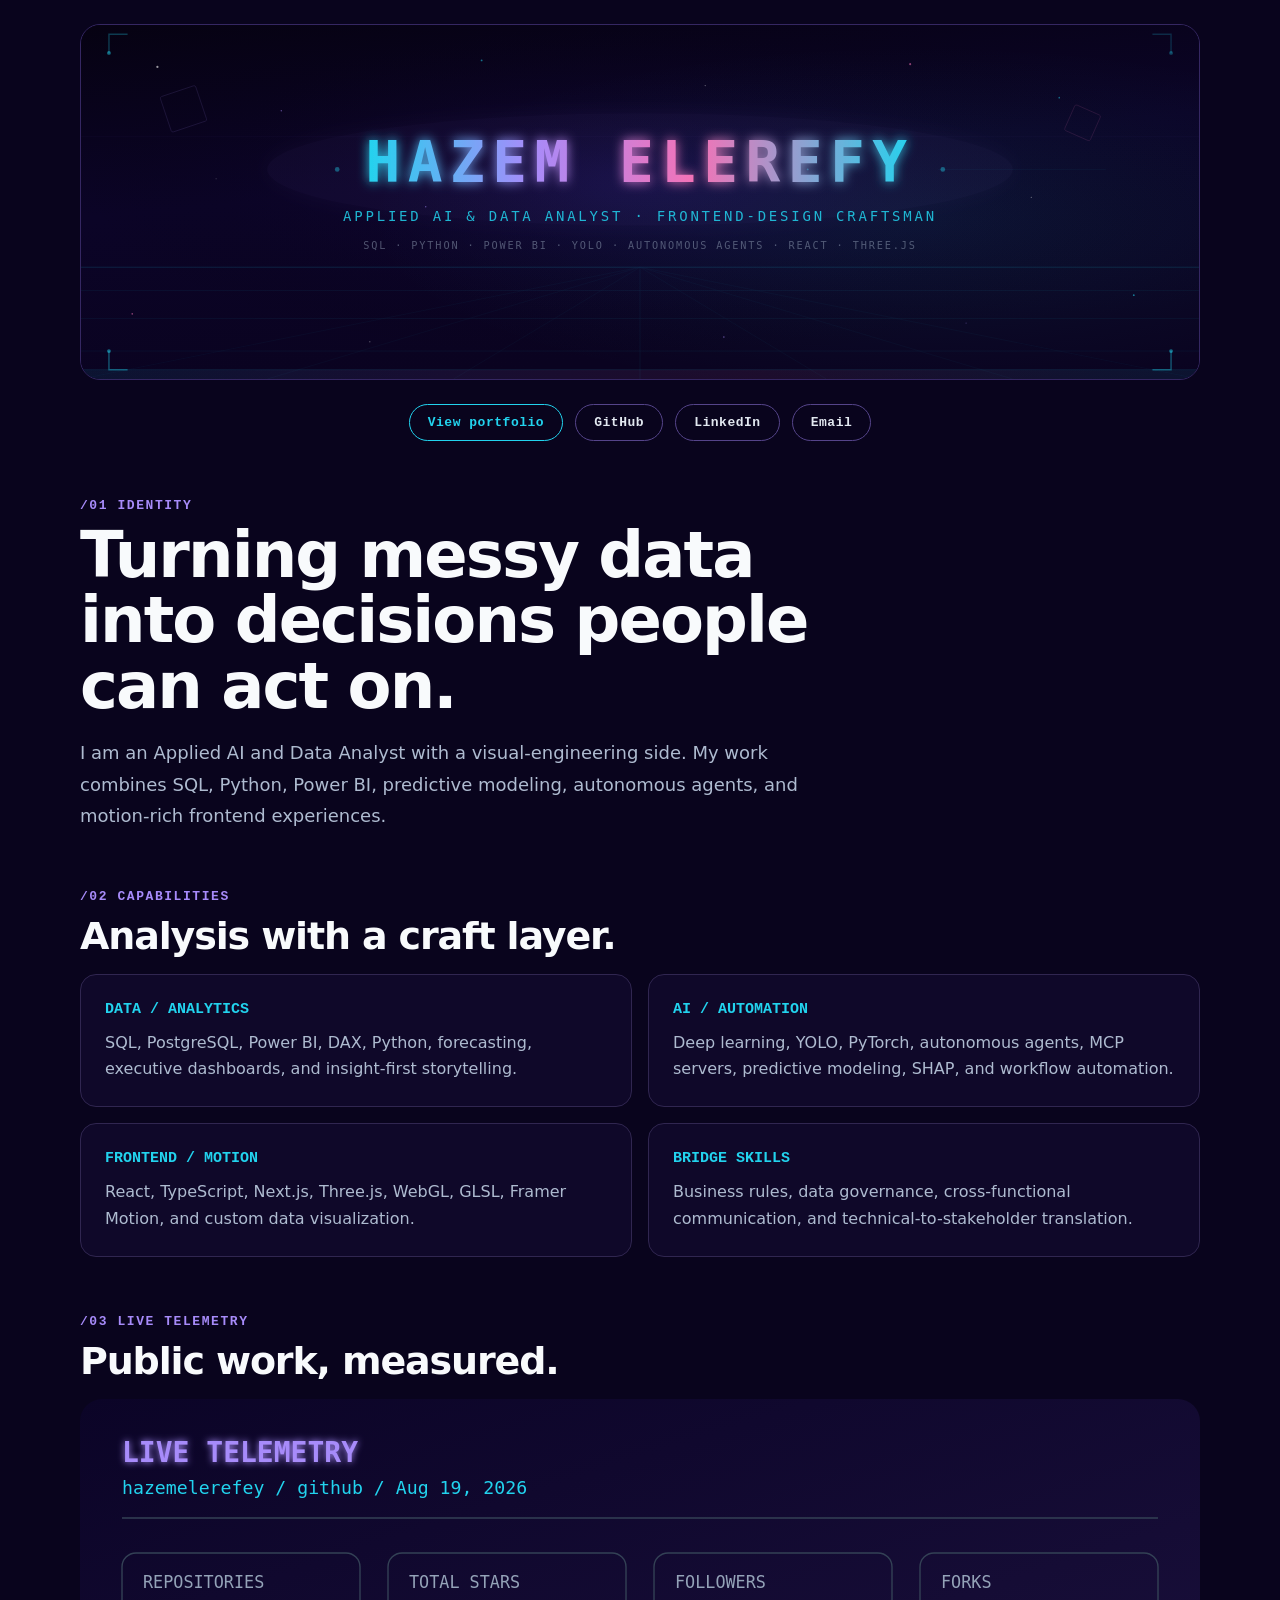
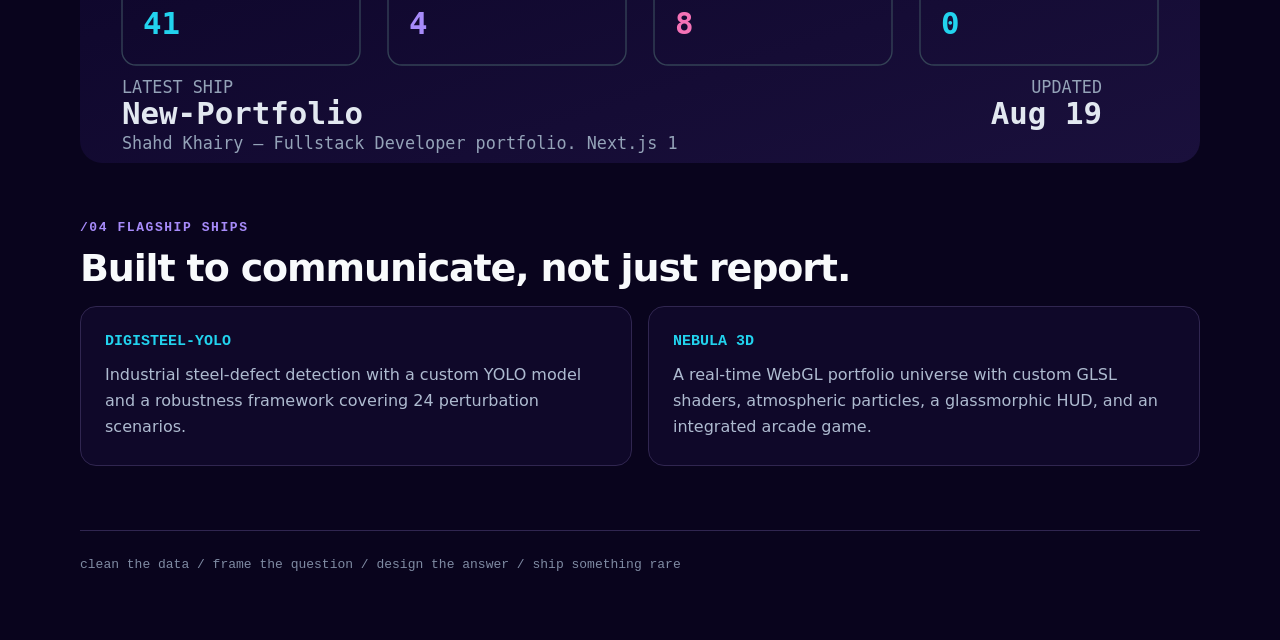
==== index.html @ fcec7651 "chore: add Alloy development environment" ====
<!doctype html>
<html lang="en">
  <head>
    <meta charset="UTF-8" />
    <meta name="viewport" content="width=device-width, initial-scale=1" />
    <meta name="description" content="Hazem Elerefy, Applied AI and Data Analyst." />
    <title>Hazem Elerefy | Applied AI & Data</title>
    <style>
      :root {
        color-scheme: dark;
        font-family: Inter, ui-sans-serif, system-ui, -apple-system, BlinkMacSystemFont, "Segoe UI", sans-serif;
        background: #09041d;
        color: #e2e8f0;
      }

      * { box-sizing: border-box; }
      body { margin: 0; background: #09041d; }
      a { color: inherit; }
      img { display: block; max-width: 100%; }
      main { width: min(1120px, calc(100% - 32px)); margin: 0 auto; padding: 24px 0 64px; }
      .hero { overflow: hidden; border: 1px solid #352762; border-radius: 20px; background: #0b0427; }
      .actions { display: flex; flex-wrap: wrap; gap: 12px; justify-content: center; margin: 24px 0 56px; }
      .button { padding: 11px 18px; border: 1px solid #55448a; border-radius: 999px; color: #e2e8f0; font: 700 13px/1 ui-monospace, SFMono-Regular, Menlo, monospace; text-decoration: none; letter-spacing: .04em; }
      .button.primary { border-color: #22d3ee; color: #22d3ee; }
      section { margin-top: 56px; }
      .eyebrow { color: #a78bfa; font: 700 13px/1.4 ui-monospace, SFMono-Regular, Menlo, monospace; letter-spacing: .12em; }
      h1, h2 { margin: 8px 0 16px; color: #f8fafc; letter-spacing: -.03em; }
      h1 { max-width: 820px; font-size: clamp(32px, 5vw, 64px); line-height: 1.02; }
      h2 { font-size: clamp(26px, 3vw, 38px); }
      .lead { max-width: 760px; color: #aebbd0; font-size: 18px; line-height: 1.75; }
      .grid { display: grid; grid-template-columns: repeat(2, minmax(0, 1fr)); gap: 16px; }
      .card { padding: 24px; border: 1px solid #302650; border-radius: 16px; background: #0f0829; }
      .card h3 { margin: 0 0 10px; color: #22d3ee; font: 700 15px/1.4 ui-monospace, SFMono-Regular, Menlo, monospace; }
      .card p { margin: 0; color: #aebbd0; line-height: 1.65; }
      .telemetry { width: 100%; margin-top: 16px; border-radius: 16px; }
      footer { margin-top: 64px; padding-top: 24px; border-top: 1px solid #302650; color: #7f8ba3; font: 13px/1.6 ui-monospace, SFMono-Regular, Menlo, monospace; }

      @media (max-width: 680px) {
        main { width: min(100% - 20px, 1120px); padding-top: 10px; }
        .hero { border-radius: 12px; }
        .grid { grid-template-columns: 1fr; }
        section { margin-top: 40px; }
      }
    </style>
  </head>
  <body>
    <main>
      <header class="hero">
        <img src="assets/hero-dark.svg" alt="Hazem Elerefy, Applied AI and Data Analyst" />
      </header>

      <nav class="actions" aria-label="Profile links">
        <a class="button primary" href="https://hazemelerefy.vercel.app/">View portfolio</a>
        <a class="button" href="https://github.com/hazemelerefy-sudo">GitHub</a>
        <a class="button" href="https://linkedin.com/in/hazemelerefy">LinkedIn</a>
        <a class="button" href="mailto:hazemelerefy@gmail.com">Email</a>
      </nav>

      <section>
        <div class="eyebrow">/01 IDENTITY</div>
        <h1>Turning messy data into decisions people can act on.</h1>
        <p class="lead">I am an Applied AI and Data Analyst with a visual-engineering side. My work combines SQL, Python, Power BI, predictive modeling, autonomous agents, and motion-rich frontend experiences.</p>
      </section>

      <section>
        <div class="eyebrow">/02 CAPABILITIES</div>
        <h2>Analysis with a craft layer.</h2>
        <div class="grid">
          <article class="card">
            <h3>DATA / ANALYTICS</h3>
            <p>SQL, PostgreSQL, Power BI, DAX, Python, forecasting, executive dashboards, and insight-first storytelling.</p>
          </article>
          <article class="card">
            <h3>AI / AUTOMATION</h3>
            <p>Deep learning, YOLO, PyTorch, autonomous agents, MCP servers, predictive modeling, SHAP, and workflow automation.</p>
          </article>
          <article class="card">
            <h3>FRONTEND / MOTION</h3>
            <p>React, TypeScript, Next.js, Three.js, WebGL, GLSL, Framer Motion, and custom data visualization.</p>
          </article>
          <article class="card">
            <h3>BRIDGE SKILLS</h3>
            <p>Business rules, data governance, cross-functional communication, and technical-to-stakeholder translation.</p>
          </article>
        </div>
      </section>

      <section>
        <div class="eyebrow">/03 LIVE TELEMETRY</div>
        <h2>Public work, measured.</h2>
        <img class="telemetry" src="assets/dashboard-live.svg" alt="Live GitHub telemetry for Hazem Elerefy" />
      </section>

      <section>
        <div class="eyebrow">/04 FLAGSHIP SHIPS</div>
        <h2>Built to communicate, not just report.</h2>
        <div class="grid">
          <article class="card">
            <h3>DIGISTEEL-YOLO</h3>
            <p>Industrial steel-defect detection with a custom YOLO model and a robustness framework covering 24 perturbation scenarios.</p>
          </article>
          <article class="card">
            <h3>NEBULA 3D</h3>
            <p>A real-time WebGL portfolio universe with custom GLSL shaders, atmospheric particles, a glassmorphic HUD, and an integrated arcade game.</p>
          </article>
        </div>
      </section>

      <footer>clean the data / frame the question / design the answer / ship something rare</footer>
    </main>
  </body>
</html>
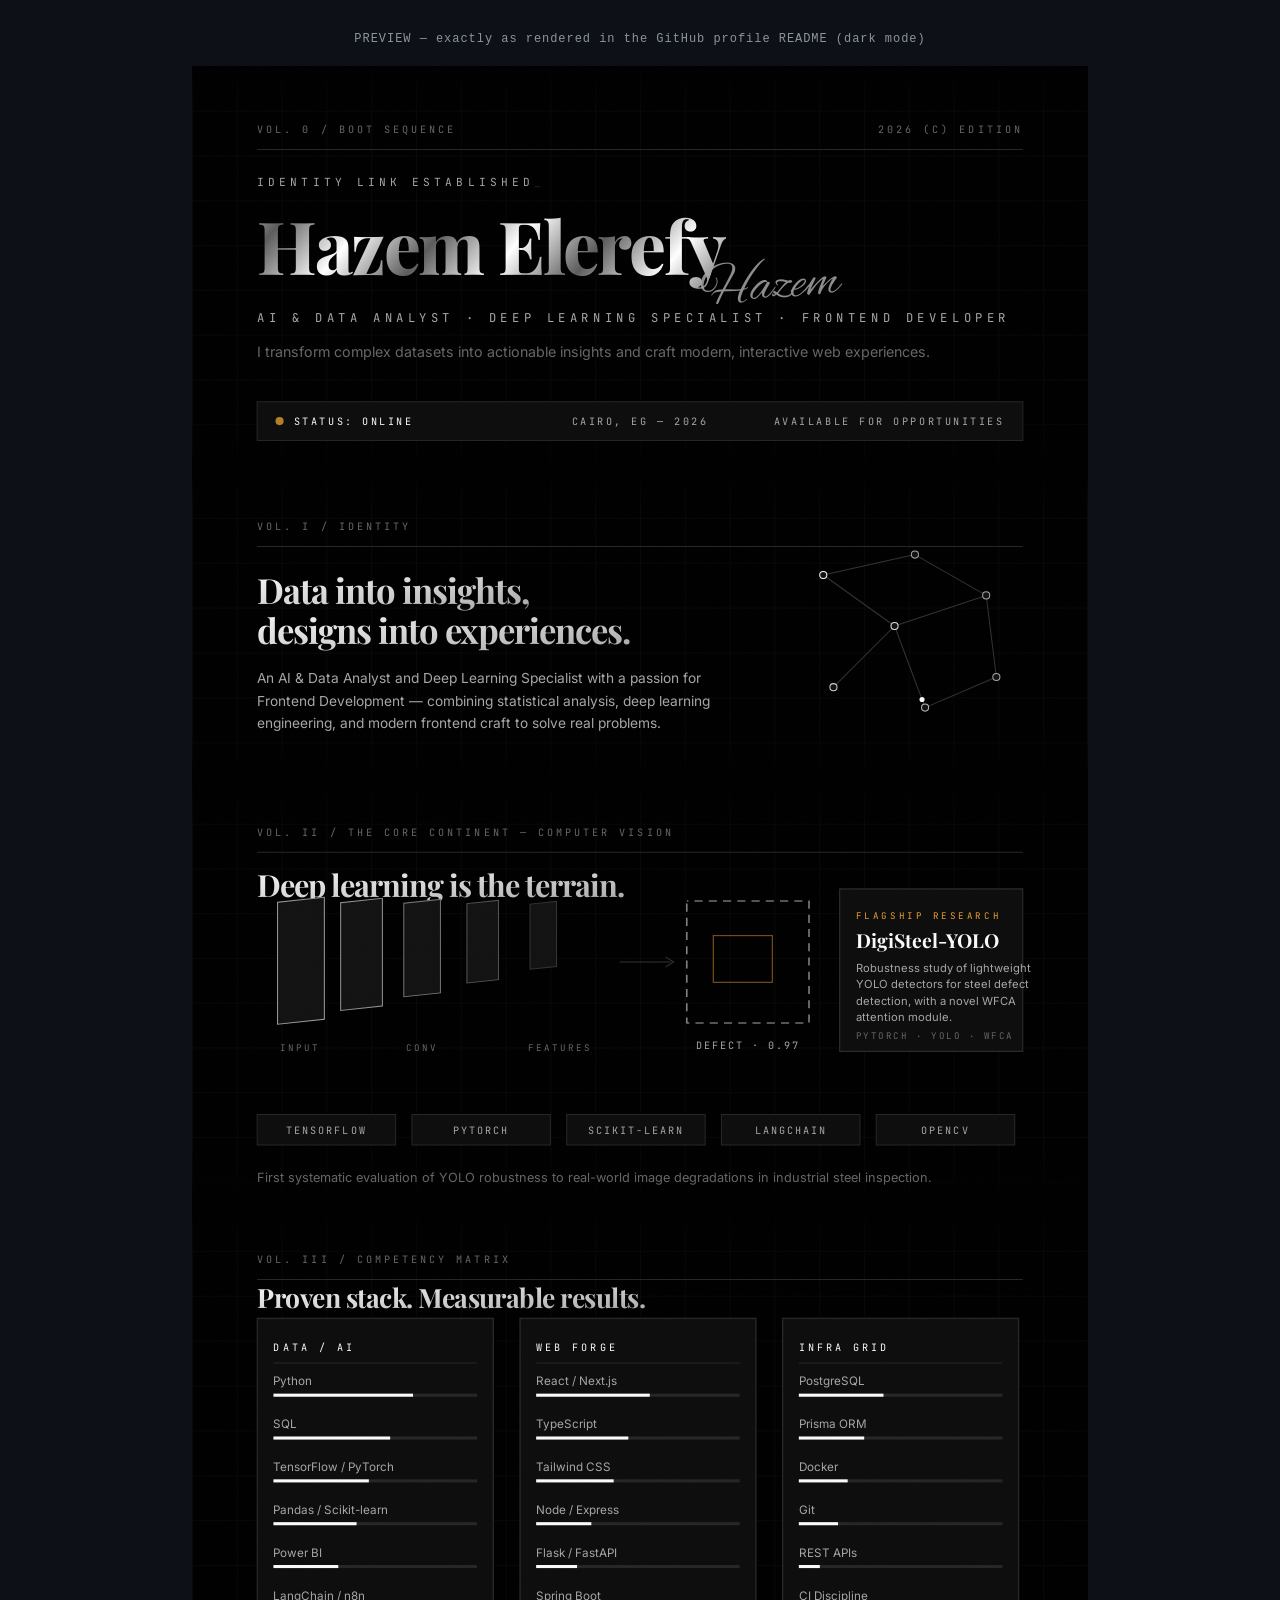
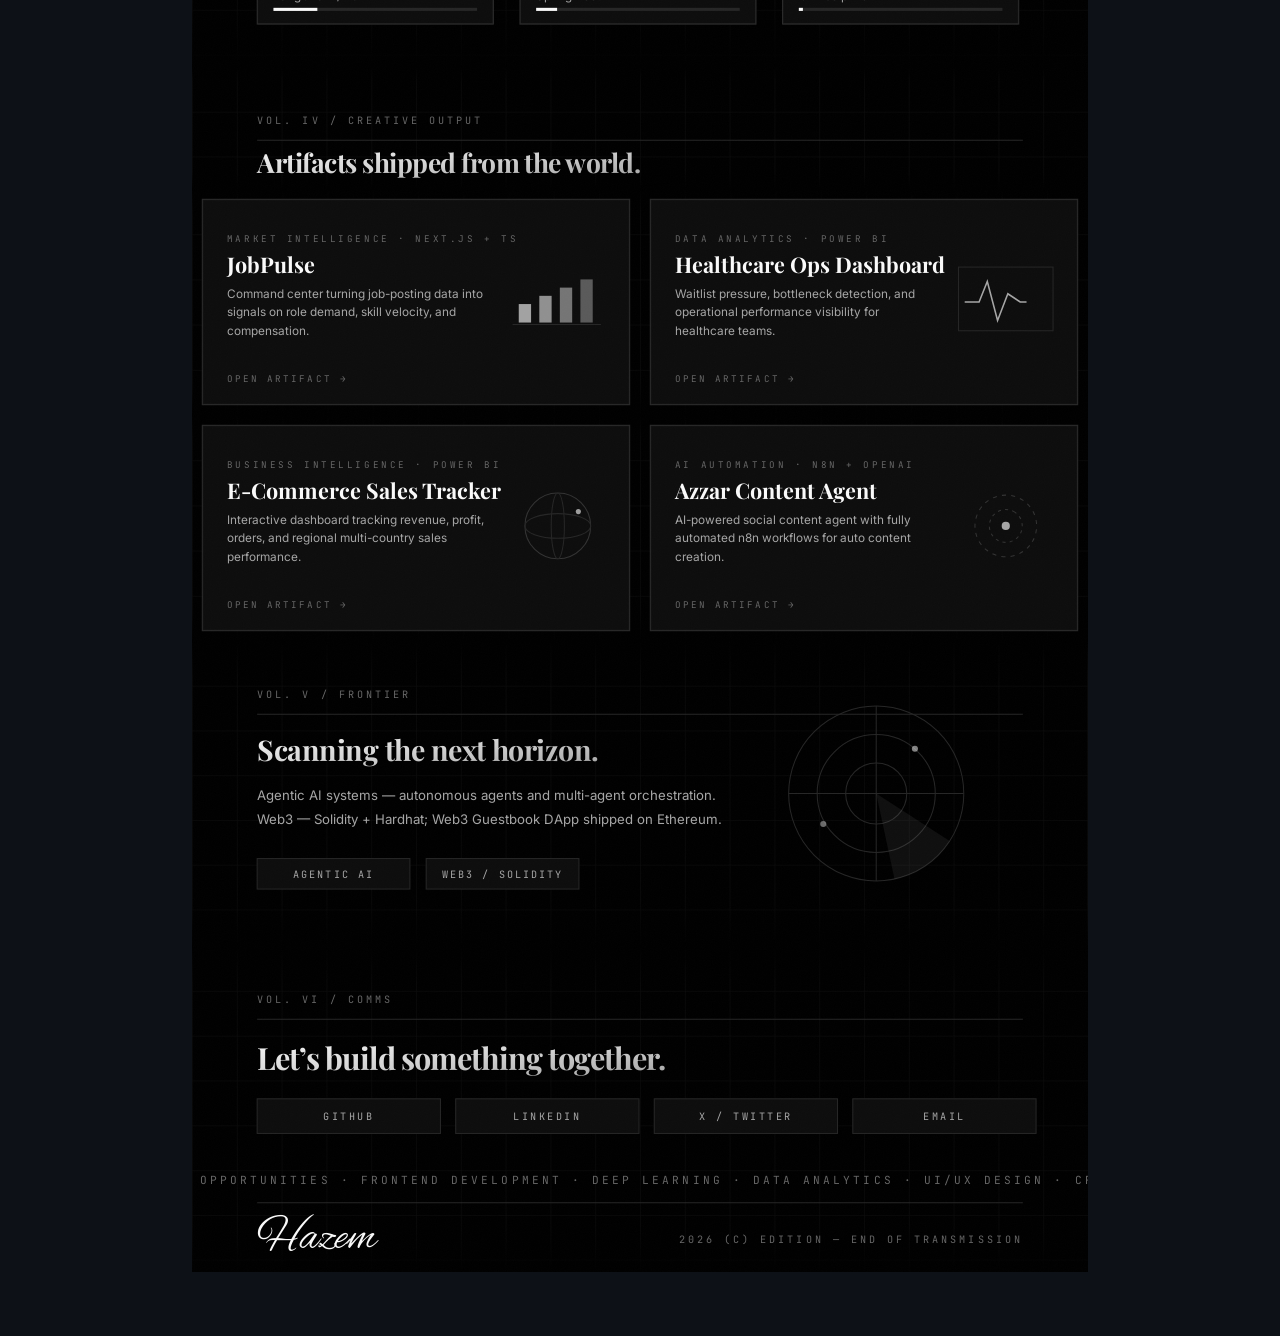
==== commit 06d1c506: "Replace setup preview with current workspace repo Co-authored-by: Hazem Elerefy <hazemelerefy@gmail." ====
--- a/index.html
+++ b/index.html
@@ -1,112 +1,36 @@
 <!doctype html>
 <html lang="en">
-  <head>
-    <meta charset="UTF-8" />
-    <meta name="viewport" content="width=device-width, initial-scale=1" />
-    <meta name="description" content="Hazem Elerefy, Applied AI and Data Analyst." />
-    <title>Hazem Elerefy | Applied AI & Data</title>
-    <style>
-      :root {
-        color-scheme: dark;
-        font-family: Inter, ui-sans-serif, system-ui, -apple-system, BlinkMacSystemFont, "Segoe UI", sans-serif;
-        background: #09041d;
-        color: #e2e8f0;
-      }
-
-      * { box-sizing: border-box; }
-      body { margin: 0; background: #09041d; }
-      a { color: inherit; }
-      img { display: block; max-width: 100%; }
-      main { width: min(1120px, calc(100% - 32px)); margin: 0 auto; padding: 24px 0 64px; }
-      .hero { overflow: hidden; border: 1px solid #352762; border-radius: 20px; background: #0b0427; }
-      .actions { display: flex; flex-wrap: wrap; gap: 12px; justify-content: center; margin: 24px 0 56px; }
-      .button { padding: 11px 18px; border: 1px solid #55448a; border-radius: 999px; color: #e2e8f0; font: 700 13px/1 ui-monospace, SFMono-Regular, Menlo, monospace; text-decoration: none; letter-spacing: .04em; }
-      .button.primary { border-color: #22d3ee; color: #22d3ee; }
-      section { margin-top: 56px; }
-      .eyebrow { color: #a78bfa; font: 700 13px/1.4 ui-monospace, SFMono-Regular, Menlo, monospace; letter-spacing: .12em; }
-      h1, h2 { margin: 8px 0 16px; color: #f8fafc; letter-spacing: -.03em; }
-      h1 { max-width: 820px; font-size: clamp(32px, 5vw, 64px); line-height: 1.02; }
-      h2 { font-size: clamp(26px, 3vw, 38px); }
-      .lead { max-width: 760px; color: #aebbd0; font-size: 18px; line-height: 1.75; }
-      .grid { display: grid; grid-template-columns: repeat(2, minmax(0, 1fr)); gap: 16px; }
-      .card { padding: 24px; border: 1px solid #302650; border-radius: 16px; background: #0f0829; }
-      .card h3 { margin: 0 0 10px; color: #22d3ee; font: 700 15px/1.4 ui-monospace, SFMono-Regular, Menlo, monospace; }
-      .card p { margin: 0; color: #aebbd0; line-height: 1.65; }
-      .telemetry { width: 100%; margin-top: 16px; border-radius: 16px; }
-      footer { margin-top: 64px; padding-top: 24px; border-top: 1px solid #302650; color: #7f8ba3; font: 13px/1.6 ui-monospace, SFMono-Regular, Menlo, monospace; }
-
-      @media (max-width: 680px) {
-        main { width: min(100% - 20px, 1120px); padding-top: 10px; }
-        .hero { border-radius: 12px; }
-        .grid { grid-template-columns: 1fr; }
-        section { margin-top: 40px; }
-      }
-    </style>
-  </head>
-  <body>
-    <main>
-      <header class="hero">
-        <img src="assets/hero-dark.svg" alt="Hazem Elerefy, Applied AI and Data Analyst" />
-      </header>
-
-      <nav class="actions" aria-label="Profile links">
-        <a class="button primary" href="https://hazemelerefy.vercel.app/">View portfolio</a>
-        <a class="button" href="https://github.com/hazemelerefy-sudo">GitHub</a>
-        <a class="button" href="https://linkedin.com/in/hazemelerefy">LinkedIn</a>
-        <a class="button" href="mailto:hazemelerefy@gmail.com">Email</a>
-      </nav>
-
-      <section>
-        <div class="eyebrow">/01 IDENTITY</div>
-        <h1>Turning messy data into decisions people can act on.</h1>
-        <p class="lead">I am an Applied AI and Data Analyst with a visual-engineering side. My work combines SQL, Python, Power BI, predictive modeling, autonomous agents, and motion-rich frontend experiences.</p>
-      </section>
-
-      <section>
-        <div class="eyebrow">/02 CAPABILITIES</div>
-        <h2>Analysis with a craft layer.</h2>
-        <div class="grid">
-          <article class="card">
-            <h3>DATA / ANALYTICS</h3>
-            <p>SQL, PostgreSQL, Power BI, DAX, Python, forecasting, executive dashboards, and insight-first storytelling.</p>
-          </article>
-          <article class="card">
-            <h3>AI / AUTOMATION</h3>
-            <p>Deep learning, YOLO, PyTorch, autonomous agents, MCP servers, predictive modeling, SHAP, and workflow automation.</p>
-          </article>
-          <article class="card">
-            <h3>FRONTEND / MOTION</h3>
-            <p>React, TypeScript, Next.js, Three.js, WebGL, GLSL, Framer Motion, and custom data visualization.</p>
-          </article>
-          <article class="card">
-            <h3>BRIDGE SKILLS</h3>
-            <p>Business rules, data governance, cross-functional communication, and technical-to-stakeholder translation.</p>
-          </article>
-        </div>
-      </section>
-
-      <section>
-        <div class="eyebrow">/03 LIVE TELEMETRY</div>
-        <h2>Public work, measured.</h2>
-        <img class="telemetry" src="assets/dashboard-live.svg" alt="Live GitHub telemetry for Hazem Elerefy" />
-      </section>
-
-      <section>
-        <div class="eyebrow">/04 FLAGSHIP SHIPS</div>
-        <h2>Built to communicate, not just report.</h2>
-        <div class="grid">
-          <article class="card">
-            <h3>DIGISTEEL-YOLO</h3>
-            <p>Industrial steel-defect detection with a custom YOLO model and a robustness framework covering 24 perturbation scenarios.</p>
-          </article>
-          <article class="card">
-            <h3>NEBULA 3D</h3>
-            <p>A real-time WebGL portfolio universe with custom GLSL shaders, atmospheric particles, a glassmorphic HUD, and an integrated arcade game.</p>
-          </article>
-        </div>
-      </section>
-
-      <footer>clean the data / frame the question / design the answer / ship something rare</footer>
-    </main>
-  </body>
+<head>
+<meta charset="utf-8">
+<meta name="viewport" content="width=device-width, initial-scale=1">
+<title>HAZEM.WORLD — README preview</title>
+<style>
+  body{margin:0;background:#0d1117;display:flex;justify-content:center;font-family:-apple-system,'Segoe UI',sans-serif}
+  main{width:min(896px,100%);padding:32px 0 64px}
+  .note{color:#8b949e;font-size:12px;font-family:ui-monospace,monospace;letter-spacing:.08em;text-align:center;padding:0 0 20px}
+  img{display:block;width:100%}
+  .row{display:flex}
+  .row a{width:50%;display:block}
+</style>
+</head>
+<body>
+<main>
+  <div class="note">PREVIEW — exactly as rendered in the GitHub profile README (dark mode)</div>
+  <img src="world/assets/vol0-boot.svg" alt="Vol 0 boot">
+  <img src="world/assets/vol1-identity.svg" alt="Vol I identity">
+  <a href="https://github.com/hazemelerefey/DigiSteel-YOLO"><img src="world/assets/vol2-core.svg" alt="Vol II core"></a>
+  <img src="world/assets/vol3-matrix.svg" alt="Vol III matrix">
+  <img src="world/assets/vol4-output.svg" alt="Vol IV output">
+  <div class="row">
+    <a href="https://github.com/hazemelerefey/JobPulse"><img src="world/assets/card-jobpulse.svg" alt="JobPulse"></a>
+    <a href="https://github.com/hazemelerefey?tab=repositories"><img src="world/assets/card-healthcare.svg" alt="Healthcare"></a>
+  </div>
+  <div class="row">
+    <a href="https://github.com/hazemelerefey?tab=repositories"><img src="world/assets/card-ecommerce.svg" alt="E-Commerce"></a>
+    <a href="https://github.com/hazemelerefey?tab=repositories"><img src="world/assets/card-azzar.svg" alt="Azzar"></a>
+  </div>
+  <img src="world/assets/vol5-frontier.svg" alt="Vol V frontier">
+  <a href="mailto:hazemelerefy@gmail.com"><img src="world/assets/vol6-comms.svg" alt="Vol VI comms"></a>
+</main>
+</body>
 </html>
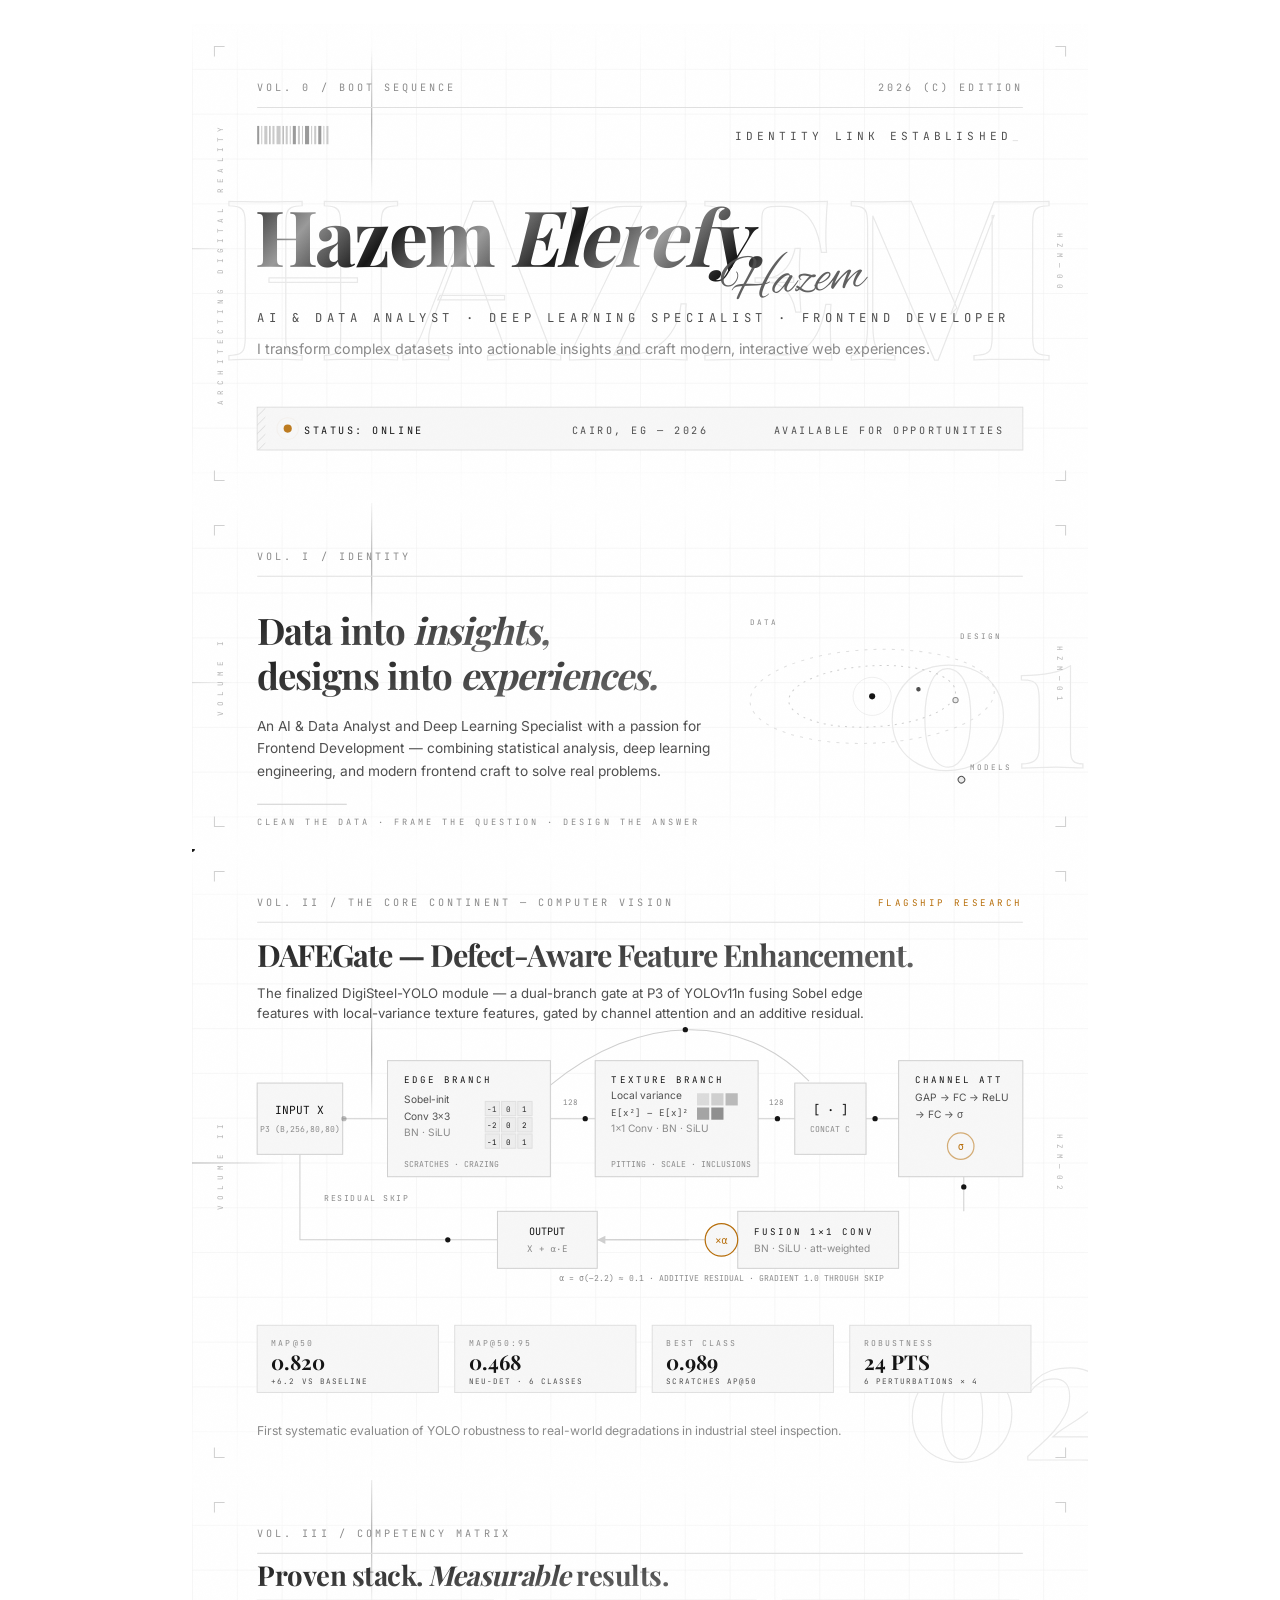
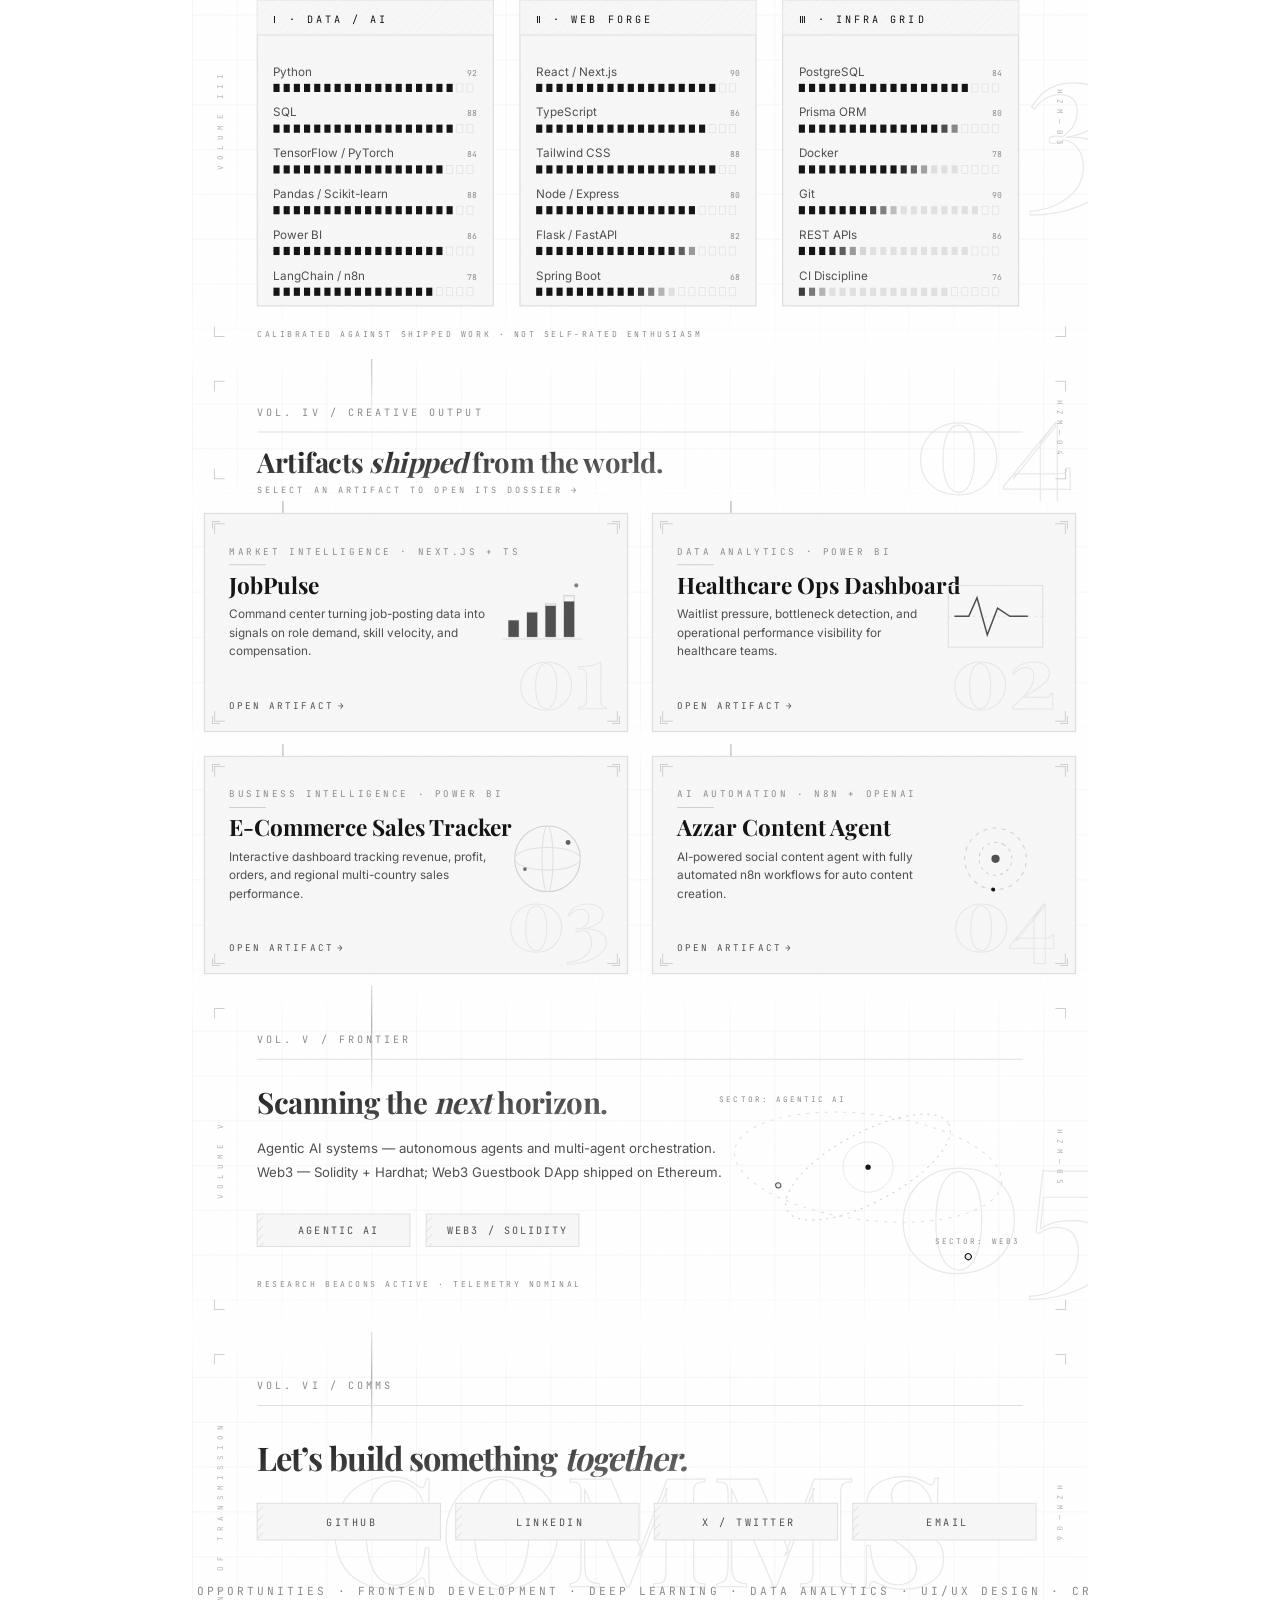
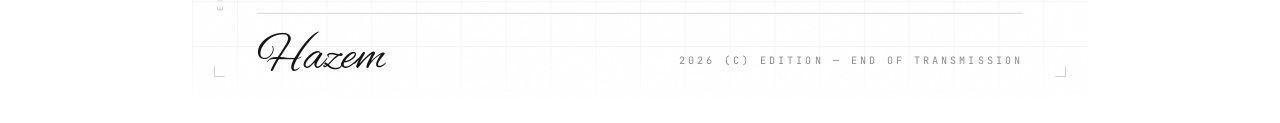
==== commit 601f506c: "Render light version in preview Co-authored-by: Hazem Elerefy <hazemelerefy@gmail.com>" ====
--- a/index.html
+++ b/index.html
@@ -1,36 +1,14 @@
 <!doctype html>
-<html lang="en">
-<head>
-<meta charset="utf-8">
-<meta name="viewport" content="width=device-width, initial-scale=1">
-<title>HAZEM.WORLD — README preview</title>
-<style>
-  body{margin:0;background:#0d1117;display:flex;justify-content:center;font-family:-apple-system,'Segoe UI',sans-serif}
-  main{width:min(896px,100%);padding:32px 0 64px}
-  .note{color:#8b949e;font-size:12px;font-family:ui-monospace,monospace;letter-spacing:.08em;text-align:center;padding:0 0 20px}
-  img{display:block;width:100%}
-  .row{display:flex}
-  .row a{width:50%;display:block}
-</style>
-</head>
-<body>
-<main>
-  <div class="note">PREVIEW — exactly as rendered in the GitHub profile README (dark mode)</div>
-  <img src="world/assets/vol0-boot.svg" alt="Vol 0 boot">
-  <img src="world/assets/vol1-identity.svg" alt="Vol I identity">
-  <a href="https://github.com/hazemelerefey/DigiSteel-YOLO"><img src="world/assets/vol2-core.svg" alt="Vol II core"></a>
-  <img src="world/assets/vol3-matrix.svg" alt="Vol III matrix">
-  <img src="world/assets/vol4-output.svg" alt="Vol IV output">
-  <div class="row">
-    <a href="https://github.com/hazemelerefey/JobPulse"><img src="world/assets/card-jobpulse.svg" alt="JobPulse"></a>
-    <a href="https://github.com/hazemelerefey?tab=repositories"><img src="world/assets/card-healthcare.svg" alt="Healthcare"></a>
-  </div>
-  <div class="row">
-    <a href="https://github.com/hazemelerefey?tab=repositories"><img src="world/assets/card-ecommerce.svg" alt="E-Commerce"></a>
-    <a href="https://github.com/hazemelerefey?tab=repositories"><img src="world/assets/card-azzar.svg" alt="Azzar"></a>
-  </div>
-  <img src="world/assets/vol5-frontier.svg" alt="Vol V frontier">
-  <a href="mailto:hazemelerefy@gmail.com"><img src="world/assets/vol6-comms.svg" alt="Vol VI comms"></a>
-</main>
-</body>
-</html>
+<html><head><meta charset="utf-8"><title>light preview</title>
+<style>body{margin:0;background:#ffffff;display:flex;justify-content:center}main{width:896px;padding:24px 0}img{display:block;width:100%}.row{display:flex}.row img{width:50%}</style>
+</head><body><main>
+<img src="world/assets/vol0-boot-light.svg">
+<img src="world/assets/vol1-identity-light.svg">
+<img src="world/assets/vol2-core-light.svg">
+<img src="world/assets/vol3-matrix-light.svg">
+<img src="world/assets/vol4-output-light.svg">
+<div class="row"><img src="world/assets/card-jobpulse-light.svg"><img src="world/assets/card-healthcare-light.svg"></div>
+<div class="row"><img src="world/assets/card-ecommerce-light.svg"><img src="world/assets/card-azzar-light.svg"></div>
+<img src="world/assets/vol5-frontier-light.svg">
+<img src="world/assets/vol6-comms-light.svg">
+</main></body></html>
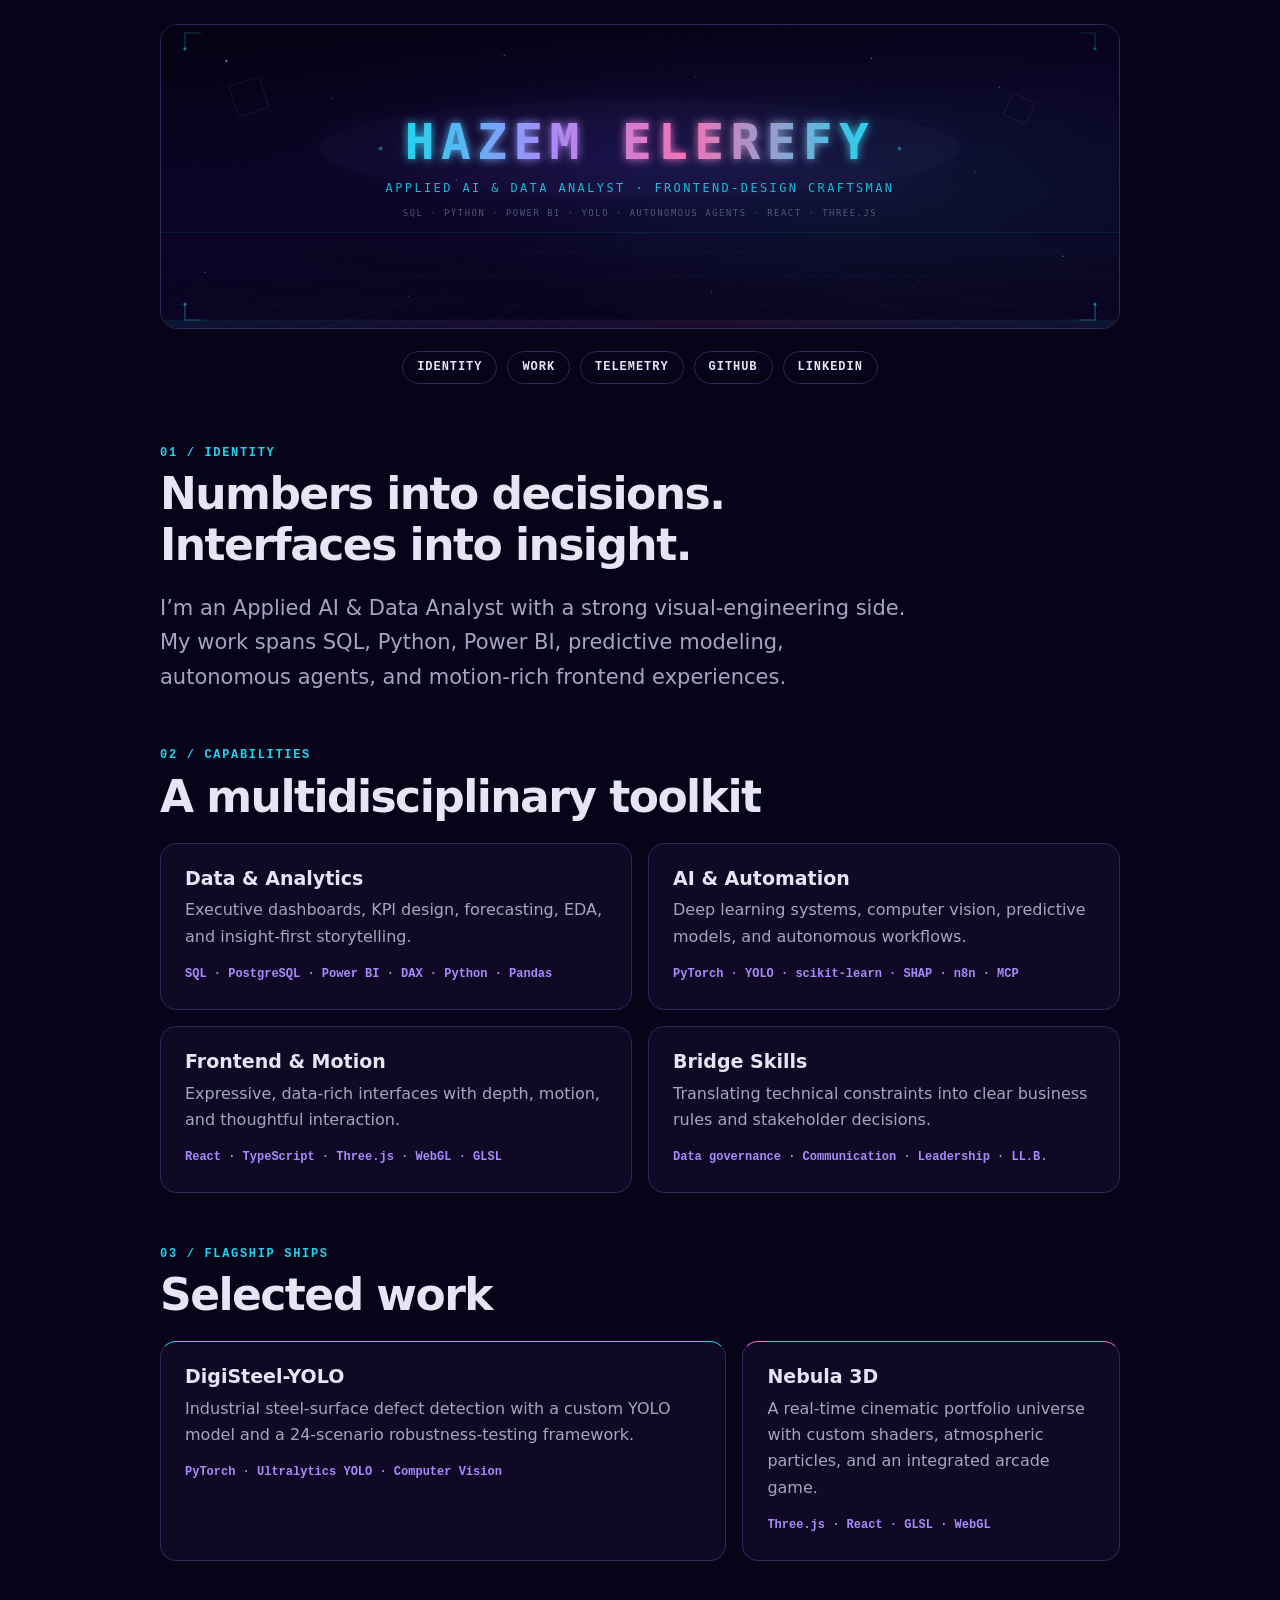
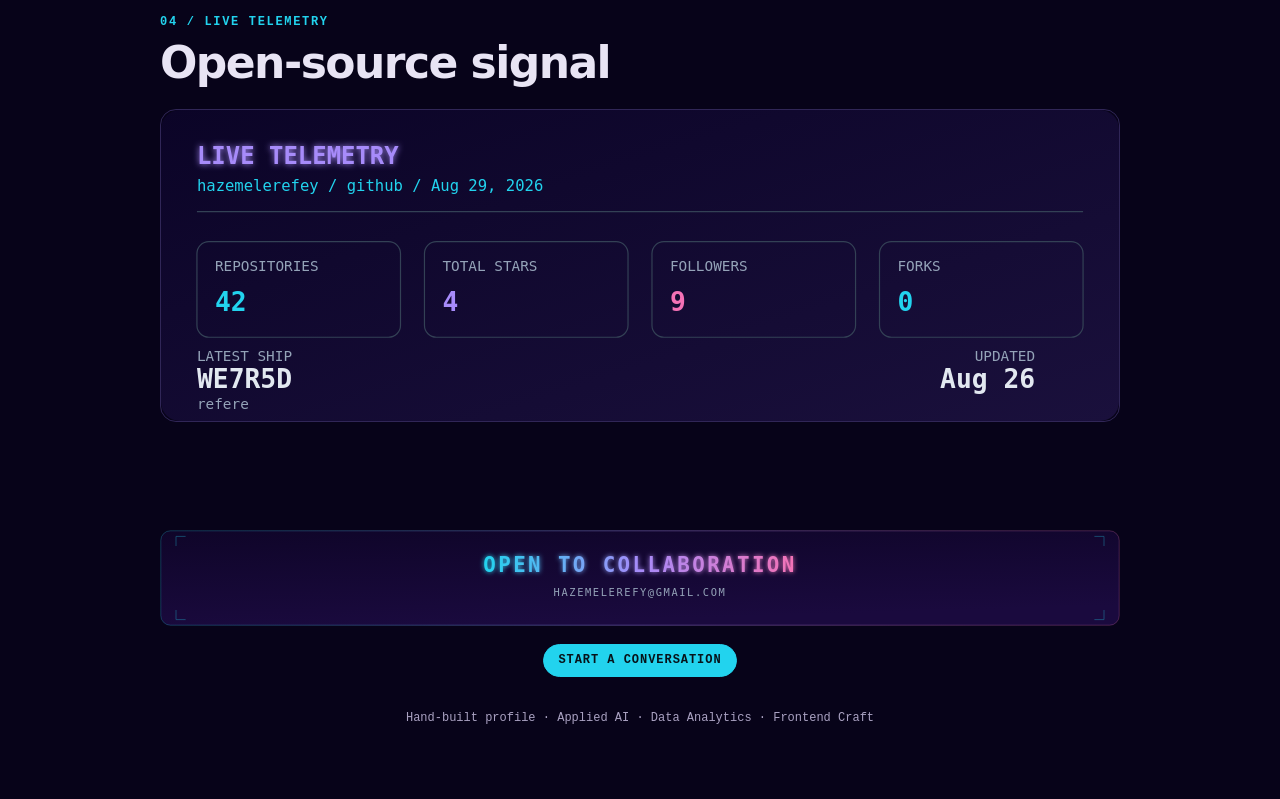
==== commit 0fbed695: "chore: add Alloy development environment" ====
--- a/index.html
+++ b/index.html
@@ -1,14 +1,252 @@
 <!doctype html>
-<html><head><meta charset="utf-8"><title>light preview</title>
-<style>body{margin:0;background:#ffffff;display:flex;justify-content:center}main{width:896px;padding:24px 0}img{display:block;width:100%}.row{display:flex}.row img{width:50%}</style>
-</head><body><main>
-<img src="world/assets/vol0-boot-light.svg">
-<img src="world/assets/vol1-identity-light.svg">
-<img src="world/assets/vol2-core-light.svg">
-<img src="world/assets/vol3-matrix-light.svg">
-<img src="world/assets/vol4-output-light.svg">
-<div class="row"><img src="world/assets/card-jobpulse-light.svg"><img src="world/assets/card-healthcare-light.svg"></div>
-<div class="row"><img src="world/assets/card-ecommerce-light.svg"><img src="world/assets/card-azzar-light.svg"></div>
-<img src="world/assets/vol5-frontier-light.svg">
-<img src="world/assets/vol6-comms-light.svg">
-</main></body></html>
+<html lang="en">
+<head>
+  <meta charset="utf-8">
+  <meta name="viewport" content="width=device-width, initial-scale=1">
+  <meta name="description" content="Hazem Elerefy, Applied AI and Data Analyst portfolio profile.">
+  <title>Hazem Elerefy | Applied AI &amp; Data Analyst</title>
+  <style>
+    :root {
+      color-scheme: dark;
+      --background: #070319;
+      --surface: #0f0926;
+      --surface-strong: #171033;
+      --border: #302657;
+      --text: #e8e4f4;
+      --muted: #aaa2c2;
+      --cyan: #22d3ee;
+      --purple: #a78bfa;
+      --pink: #f472b6;
+    }
+
+    * { box-sizing: border-box; }
+
+    html { scroll-behavior: smooth; }
+
+    body {
+      margin: 0;
+      background: var(--background);
+      color: var(--text);
+      font-family: Inter, ui-sans-serif, system-ui, -apple-system, BlinkMacSystemFont, "Segoe UI", sans-serif;
+      line-height: 1.65;
+    }
+
+    a { color: inherit; }
+
+    main {
+      width: min(100% - 32px, 960px);
+      margin: 0 auto;
+      padding: 24px 0 72px;
+    }
+
+    .hero {
+      display: block;
+      width: 100%;
+      border: 1px solid var(--border);
+      border-radius: 18px;
+      background: var(--surface);
+    }
+
+    nav {
+      display: flex;
+      flex-wrap: wrap;
+      gap: 10px;
+      justify-content: center;
+      padding: 22px 0 8px;
+    }
+
+    nav a, .button {
+      border: 1px solid var(--border);
+      border-radius: 999px;
+      padding: 8px 14px;
+      color: var(--text);
+      font: 600 12px/1.2 ui-monospace, SFMono-Regular, Consolas, monospace;
+      letter-spacing: .08em;
+      text-decoration: none;
+      text-transform: uppercase;
+    }
+
+    nav a:hover, nav a:focus-visible, .button:hover, .button:focus-visible {
+      border-color: var(--cyan);
+      color: var(--cyan);
+      outline: none;
+    }
+
+    section { padding: 54px 0 0; }
+
+    .eyebrow {
+      margin: 0 0 8px;
+      color: var(--cyan);
+      font: 700 12px/1.3 ui-monospace, SFMono-Regular, Consolas, monospace;
+      letter-spacing: .14em;
+      text-transform: uppercase;
+    }
+
+    h1, h2, h3 { line-height: 1.15; }
+
+    h2 {
+      margin: 0 0 20px;
+      font-size: clamp(28px, 5vw, 44px);
+      letter-spacing: -.035em;
+    }
+
+    h3 { margin: 0; font-size: 19px; }
+
+    p { color: var(--muted); }
+
+    .lead {
+      max-width: 760px;
+      margin: 0;
+      font-size: clamp(17px, 2.5vw, 21px);
+    }
+
+    .grid {
+      display: grid;
+      grid-template-columns: repeat(2, minmax(0, 1fr));
+      gap: 16px;
+    }
+
+    .card {
+      padding: 24px;
+      border: 1px solid var(--border);
+      border-radius: 16px;
+      background: var(--surface);
+    }
+
+    .card p { margin: 8px 0 0; }
+
+    .stack {
+      margin-top: 14px;
+      color: var(--purple);
+      font: 600 12px/1.7 ui-monospace, SFMono-Regular, Consolas, monospace;
+    }
+
+    .feature {
+      display: grid;
+      grid-template-columns: 1.2fr .8fr;
+      gap: 16px;
+    }
+
+    .feature .card:first-child { border-top-color: var(--cyan); }
+    .feature .card:last-child { border-top-color: var(--pink); }
+
+    .telemetry {
+      display: block;
+      width: 100%;
+      border: 1px solid var(--border);
+      border-radius: 16px;
+    }
+
+    .contact {
+      margin-top: 54px;
+      text-align: center;
+    }
+
+    .contact img { display: block; width: 100%; }
+
+    .contact .button {
+      display: inline-block;
+      margin-top: 18px;
+      background: var(--cyan);
+      border-color: var(--cyan);
+      color: #07131a;
+    }
+
+    .contact .button:hover, .contact .button:focus-visible {
+      background: transparent;
+      color: var(--cyan);
+    }
+
+    footer {
+      padding-top: 32px;
+      color: var(--muted);
+      text-align: center;
+      font: 12px/1.5 ui-monospace, SFMono-Regular, Consolas, monospace;
+    }
+
+    @media (max-width: 680px) {
+      main { width: min(100% - 20px, 960px); padding-top: 10px; }
+      .grid, .feature { grid-template-columns: 1fr; }
+      section { padding-top: 42px; }
+      .card { padding: 20px; }
+    }
+  </style>
+</head>
+<body>
+  <main>
+    <header>
+      <img class="hero" src="assets/hero-dark.svg" alt="Hazem Elerefy, Applied AI and Data Analyst">
+      <nav aria-label="Profile links">
+        <a href="#identity">Identity</a>
+        <a href="#work">Work</a>
+        <a href="#telemetry">Telemetry</a>
+        <a href="https://github.com/hazemelerefy-sudo">GitHub</a>
+        <a href="https://linkedin.com/in/hazemelerefy">LinkedIn</a>
+      </nav>
+    </header>
+
+    <section id="identity">
+      <p class="eyebrow">01 / Identity</p>
+      <h2>Numbers into decisions.<br>Interfaces into insight.</h2>
+      <p class="lead">I’m an Applied AI &amp; Data Analyst with a strong visual-engineering side. My work spans SQL, Python, Power BI, predictive modeling, autonomous agents, and motion-rich frontend experiences.</p>
+    </section>
+
+    <section aria-labelledby="capabilities-title">
+      <p class="eyebrow">02 / Capabilities</p>
+      <h2 id="capabilities-title">A multidisciplinary toolkit</h2>
+      <div class="grid">
+        <article class="card">
+          <h3>Data &amp; Analytics</h3>
+          <p>Executive dashboards, KPI design, forecasting, EDA, and insight-first storytelling.</p>
+          <div class="stack">SQL · PostgreSQL · Power BI · DAX · Python · Pandas</div>
+        </article>
+        <article class="card">
+          <h3>AI &amp; Automation</h3>
+          <p>Deep learning systems, computer vision, predictive models, and autonomous workflows.</p>
+          <div class="stack">PyTorch · YOLO · scikit-learn · SHAP · n8n · MCP</div>
+        </article>
+        <article class="card">
+          <h3>Frontend &amp; Motion</h3>
+          <p>Expressive, data-rich interfaces with depth, motion, and thoughtful interaction.</p>
+          <div class="stack">React · TypeScript · Three.js · WebGL · GLSL</div>
+        </article>
+        <article class="card">
+          <h3>Bridge Skills</h3>
+          <p>Translating technical constraints into clear business rules and stakeholder decisions.</p>
+          <div class="stack">Data governance · Communication · Leadership · LL.B.</div>
+        </article>
+      </div>
+    </section>
+
+    <section id="work">
+      <p class="eyebrow">03 / Flagship Ships</p>
+      <h2>Selected work</h2>
+      <div class="feature">
+        <article class="card">
+          <h3>DigiSteel-YOLO</h3>
+          <p>Industrial steel-surface defect detection with a custom YOLO model and a 24-scenario robustness-testing framework.</p>
+          <div class="stack">PyTorch · Ultralytics YOLO · Computer Vision</div>
+        </article>
+        <article class="card">
+          <h3>Nebula 3D</h3>
+          <p>A real-time cinematic portfolio universe with custom shaders, atmospheric particles, and an integrated arcade game.</p>
+          <div class="stack">Three.js · React · GLSL · WebGL</div>
+        </article>
+      </div>
+    </section>
+
+    <section id="telemetry">
+      <p class="eyebrow">04 / Live Telemetry</p>
+      <h2>Open-source signal</h2>
+      <img class="telemetry" src="assets/dashboard-live.svg" alt="GitHub repository, star, follower, fork, and latest project statistics">
+    </section>
+
+    <section class="contact">
+      <a href="mailto:hazemelerefy@gmail.com"><img src="assets/footer-cta-dark.svg" alt="Open to collaboration, email Hazem Elerefy"></a>
+      <a class="button" href="mailto:hazemelerefy@gmail.com">Start a conversation</a>
+    </section>
+
+    <footer>Hand-built profile · Applied AI · Data Analytics · Frontend Craft</footer>
+  </main>
+</body>
+</html>
